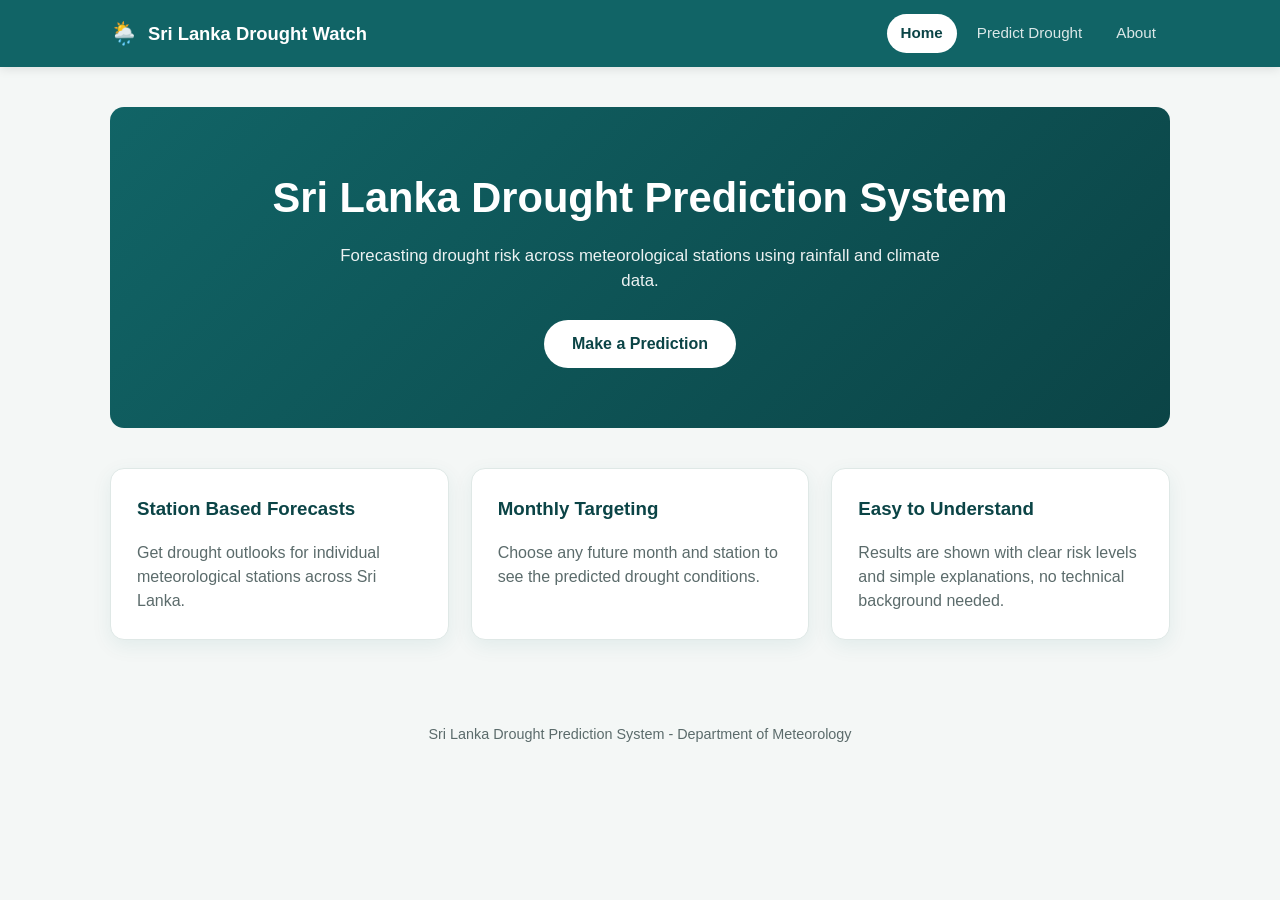
==== web/index.html @ 1195e4c9 "Add Sri Lanka drought prediction website Static 3-page site (Home, Predict, About) with text content" ====
<!DOCTYPE html>
<html lang="en">
<head>
  <meta charset="UTF-8" />
  <meta name="viewport" content="width=device-width, initial-scale=1.0" />
  <title>Sri Lanka Drought Watch</title>
  <link rel="stylesheet" href="style.css" />
</head>
<body>
  <header class="site-header">
    <div class="nav-wrap">
      <a class="brand" href="index.html">
        <span class="brand-icon">🌦️</span>
        <span data-content="site.name">Sri Lanka Drought Watch</span>
      </a>
      <nav class="main-nav">
        <a href="index.html" data-content="nav.home">Home</a>
        <a href="predict.html" data-content="nav.predict">Predict Drought</a>
        <a href="about.html" data-content="nav.about">About</a>
      </nav>
    </div>
  </header>

  <main>
    <section class="hero">
      <h1 data-content="home.hero.title">Sri Lanka Drought Prediction System</h1>
      <p data-content="home.hero.subtitle">
        Forecasting drought risk across meteorological stations using rainfall and climate data.
      </p>
      <a class="btn" href="predict.html" data-content="home.hero.button">Make a Prediction</a>
    </section>

    <section class="card-grid">
      <div class="card">
        <h3 data-content="home.card1.title">Station Based Forecasts</h3>
        <p data-content="home.card1.text">
          Get drought outlooks for individual meteorological stations across Sri Lanka.
        </p>
      </div>
      <div class="card">
        <h3 data-content="home.card2.title">Monthly Targeting</h3>
        <p data-content="home.card2.text">
          Choose any future month and station to see the predicted drought conditions.
        </p>
      </div>
      <div class="card">
        <h3 data-content="home.card3.title">Easy to Understand</h3>
        <p data-content="home.card3.text">
          Results are shown with clear risk levels and simple explanations, no technical background needed.
        </p>
      </div>
    </section>
  </main>

  <footer class="site-footer">
    <span data-content="site.footer">Sri Lanka Drought Prediction System</span>
  </footer>

  <script src="script.js"></script>
</body>
</html>
---- web/style.css ----
:root {
  --color-bg: #f4f7f6;
  --color-surface: #ffffff;
  --color-primary: #116466;
  --color-primary-dark: #0b4446;
  --color-text: #1f2d2d;
  --color-muted: #5b6b6b;
  --color-border: #dfe8e6;

  --risk-normal: #2e7d32;
  --risk-moderate: #f9a825;
  --risk-severe: #d84315;
  --risk-extreme: #b71c1c;
  --risk-default: #546e7a;

  --radius: 14px;
  --shadow: 0 6px 20px rgba(17, 100, 102, 0.08);
}

* {
  box-sizing: border-box;
}

body {
  margin: 0;
  font-family: "Segoe UI", Roboto, Helvetica, Arial, sans-serif;
  background: var(--color-bg);
  color: var(--color-text);
  line-height: 1.5;
}

a {
  color: inherit;
}

header.site-header {
  background: var(--color-primary);
  color: #fff;
  position: sticky;
  top: 0;
  z-index: 10;
  box-shadow: 0 2px 10px rgba(0, 0, 0, 0.1);
}

.nav-wrap {
  max-width: 1100px;
  margin: 0 auto;
  padding: 14px 20px;
  display: flex;
  align-items: center;
  justify-content: space-between;
  flex-wrap: wrap;
  gap: 10px;
}

.brand {
  display: flex;
  align-items: center;
  gap: 10px;
  font-weight: 700;
  font-size: 1.15rem;
  text-decoration: none;
  color: #fff;
}

.brand .brand-icon {
  font-size: 1.4rem;
}

nav.main-nav {
  display: flex;
  gap: 6px;
}

nav.main-nav a {
  text-decoration: none;
  color: rgba(255, 255, 255, 0.85);
  padding: 8px 14px;
  border-radius: 999px;
  font-size: 0.95rem;
  transition: background 0.15s ease, color 0.15s ease;
}

nav.main-nav a:hover {
  background: rgba(255, 255, 255, 0.12);
  color: #fff;
}

nav.main-nav a.active {
  background: #fff;
  color: var(--color-primary-dark);
  font-weight: 600;
}

main {
  max-width: 1100px;
  margin: 0 auto;
  padding: 40px 20px 60px;
}

/* ---------- Hero ---------- */
.hero {
  text-align: center;
  padding: 60px 20px;
  background: linear-gradient(135deg, var(--color-primary), var(--color-primary-dark));
  color: #fff;
  border-radius: var(--radius);
  margin-bottom: 40px;
}

.hero h1 {
  margin: 0 0 14px;
  font-size: clamp(1.7rem, 4vw, 2.6rem);
}

.hero p {
  margin: 0 auto 26px;
  max-width: 640px;
  font-size: 1.05rem;
  color: rgba(255, 255, 255, 0.92);
}

.btn {
  display: inline-block;
  background: #fff;
  color: var(--color-primary-dark);
  font-weight: 600;
  padding: 12px 28px;
  border-radius: 999px;
  text-decoration: none;
  border: none;
  cursor: pointer;
  font-size: 1rem;
  transition: transform 0.15s ease, box-shadow 0.15s ease;
}

.btn:hover {
  transform: translateY(-2px);
  box-shadow: 0 8px 18px rgba(0, 0, 0, 0.18);
}

.btn:disabled {
  opacity: 0.6;
  cursor: not-allowed;
  transform: none;
}

/* ---------- Cards ---------- */
.card-grid {
  display: grid;
  grid-template-columns: repeat(auto-fit, minmax(230px, 1fr));
  gap: 22px;
}

.card {
  background: var(--color-surface);
  border-radius: var(--radius);
  padding: 26px;
  box-shadow: var(--shadow);
  border: 1px solid var(--color-border);
}

.card h3 {
  margin-top: 0;
  color: var(--color-primary-dark);
}

.card p {
  color: var(--color-muted);
  margin-bottom: 0;
}

/* ---------- Predict page ---------- */
.page-title {
  text-align: center;
  margin-bottom: 8px;
}

.page-subtitle {
  text-align: center;
  color: var(--color-muted);
  margin-top: 0;
  margin-bottom: 36px;
}

.predict-panel {
  background: var(--color-surface);
  border-radius: var(--radius);
  padding: 32px;
  box-shadow: var(--shadow);
  border: 1px solid var(--color-border);
  max-width: 640px;
  margin: 0 auto 30px;
}

.form-grid {
  display: grid;
  grid-template-columns: 1fr 1fr;
  gap: 18px;
  margin-bottom: 24px;
}

.form-field {
  display: flex;
  flex-direction: column;
  gap: 6px;
}

.form-field.full {
  grid-column: 1 / -1;
}

.form-field label {
  font-size: 0.9rem;
  font-weight: 600;
  color: var(--color-muted);
}

.form-field select {
  padding: 11px 12px;
  border-radius: 10px;
  border: 1px solid var(--color-border);
  background: var(--color-bg);
  font-size: 1rem;
  color: var(--color-text);
}

.form-actions {
  text-align: center;
}

.status-msg {
  text-align: center;
  margin: 18px 0;
  color: var(--color-muted);
}

.status-msg.error {
  color: var(--risk-severe);
  font-weight: 600;
}

.hidden {
  display: none !important;
}

/* ---------- Result card ---------- */
.result-card {
  background: var(--color-surface);
  border-radius: var(--radius);
  padding: 30px;
  box-shadow: var(--shadow);
  border: 1px solid var(--color-border);
  max-width: 640px;
  margin: 0 auto;
}

.result-card h2 {
  margin-top: 0;
  text-align: center;
  color: var(--color-primary-dark);
}

.result-header {
  display: flex;
  justify-content: space-between;
  align-items: center;
  flex-wrap: wrap;
  gap: 10px;
  padding-bottom: 16px;
  margin-bottom: 16px;
  border-bottom: 1px solid var(--color-border);
}

.result-header .station-name {
  font-size: 1.2rem;
  font-weight: 700;
}

.result-header .target-month {
  color: var(--color-muted);
}

.risk-badge {
  display: inline-block;
  padding: 8px 20px;
  border-radius: 999px;
  color: #fff;
  font-weight: 700;
  font-size: 1.05rem;
  text-align: center;
  background: var(--risk-default);
}

.risk-badge.normal { background: var(--risk-normal); }
.risk-badge.moderate { background: var(--risk-moderate); color: #3a2c00; }
.risk-badge.severe { background: var(--risk-severe); }
.risk-badge.extreme { background: var(--risk-extreme); }

.metric-row {
  margin-bottom: 20px;
}

.metric-row .metric-label {
  display: flex;
  justify-content: space-between;
  font-size: 0.95rem;
  color: var(--color-muted);
  margin-bottom: 6px;
}

.metric-row .metric-value {
  font-weight: 700;
  color: var(--color-text);
}

.probability-bar {
  background: var(--color-bg);
  border-radius: 999px;
  height: 14px;
  overflow: hidden;
  border: 1px solid var(--color-border);
}

.probability-bar-fill {
  height: 100%;
  background: linear-gradient(90deg, var(--color-primary), var(--risk-severe));
  border-radius: 999px;
  transition: width 0.6s ease;
}

.spi-value {
  font-size: 1.4rem;
  font-weight: 700;
  color: var(--color-primary-dark);
  text-align: center;
}

/* ---------- About page ---------- */
.about-panel {
  background: var(--color-surface);
  border-radius: var(--radius);
  padding: 32px;
  box-shadow: var(--shadow);
  border: 1px solid var(--color-border);
  max-width: 760px;
  margin: 0 auto;
}

.about-panel p {
  color: var(--color-text);
}

footer.site-footer {
  text-align: center;
  padding: 24px 20px;
  color: var(--color-muted);
  font-size: 0.9rem;
}

@media (max-width: 560px) {
  .form-grid {
    grid-template-columns: 1fr;
  }
}
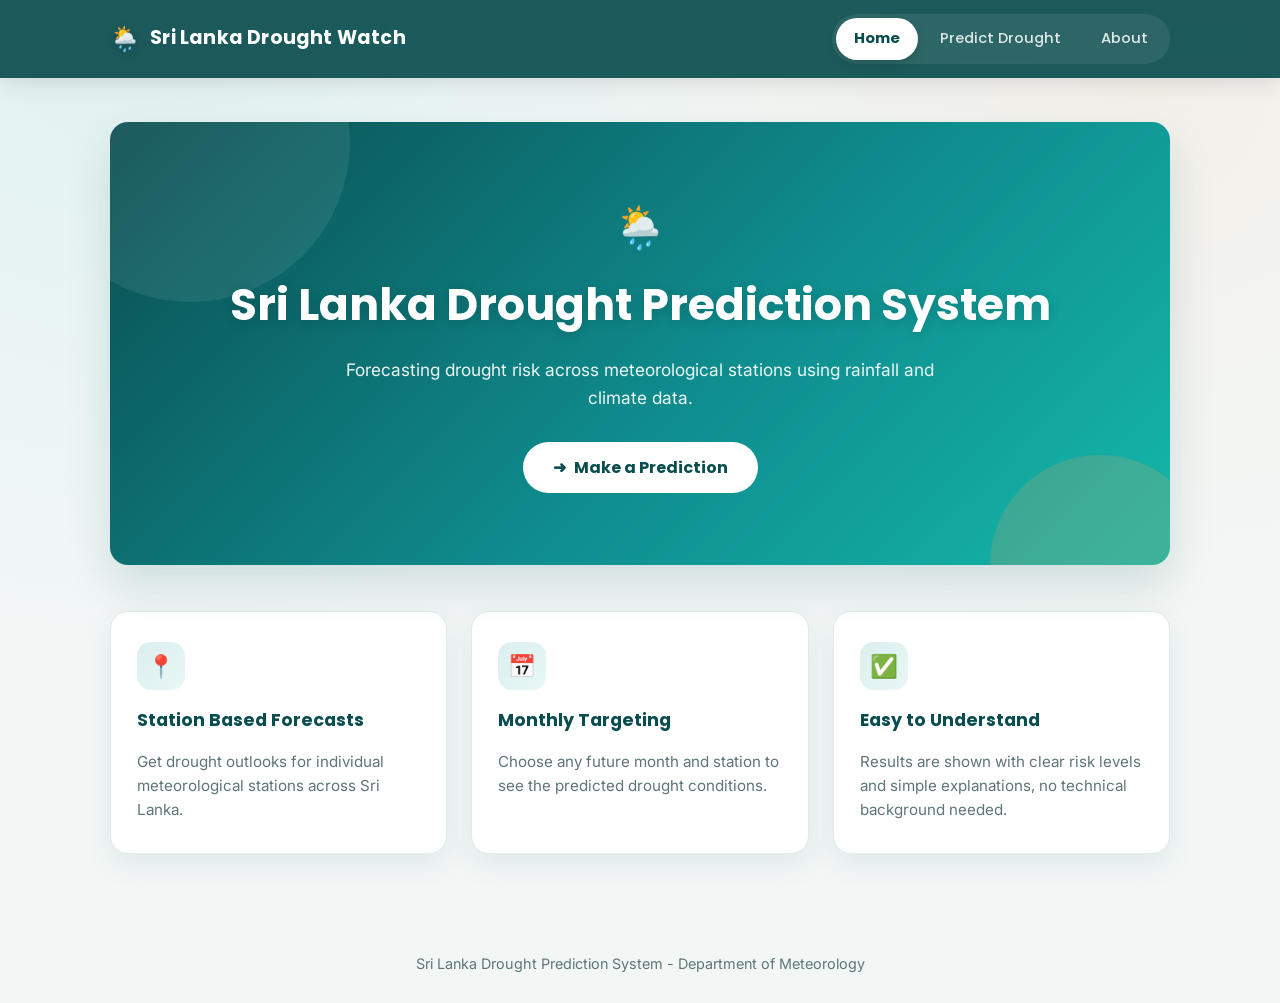
==== commit 889d19f2: "Fix station dropdown and refresh visual design Add a built-in station list fallback so the Predict p" ====
--- a/web/index.html
+++ b/web/index.html
@@ -4,6 +4,10 @@
   <meta charset="UTF-8" />
   <meta name="viewport" content="width=device-width, initial-scale=1.0" />
   <title>Sri Lanka Drought Watch</title>
+  <link rel="icon" href="data:,">
+  <link rel="preconnect" href="https://fonts.googleapis.com">
+  <link rel="preconnect" href="https://fonts.gstatic.com" crossorigin>
+  <link href="https://fonts.googleapis.com/css2?family=Inter:wght@400;500;600;700&family=Poppins:wght@600;700&display=swap" rel="stylesheet">
   <link rel="stylesheet" href="style.css" />
 </head>
 <body>
@@ -23,27 +27,34 @@
 
   <main>
     <section class="hero">
+      <span class="hero-icon">🌦️</span>
       <h1 data-content="home.hero.title">Sri Lanka Drought Prediction System</h1>
       <p data-content="home.hero.subtitle">
         Forecasting drought risk across meteorological stations using rainfall and climate data.
       </p>
-      <a class="btn" href="predict.html" data-content="home.hero.button">Make a Prediction</a>
+      <a class="btn" href="predict.html">
+        <span>➜</span>
+        <span data-content="home.hero.button">Make a Prediction</span>
+      </a>
     </section>
 
     <section class="card-grid">
       <div class="card">
+        <div class="card-icon">📍</div>
         <h3 data-content="home.card1.title">Station Based Forecasts</h3>
         <p data-content="home.card1.text">
           Get drought outlooks for individual meteorological stations across Sri Lanka.
         </p>
       </div>
       <div class="card">
+        <div class="card-icon">📅</div>
         <h3 data-content="home.card2.title">Monthly Targeting</h3>
         <p data-content="home.card2.text">
           Choose any future month and station to see the predicted drought conditions.
         </p>
       </div>
       <div class="card">
+        <div class="card-icon">✅</div>
         <h3 data-content="home.card3.title">Easy to Understand</h3>
         <p data-content="home.card3.text">
           Results are shown with clear risk levels and simple explanations, no technical background needed.
--- a/web/style.css
+++ b/web/style.css
@@ -1,45 +1,63 @@
 :root {
-  --color-bg: #f4f7f6;
+  --color-bg: #f2f7f6;
   --color-surface: #ffffff;
-  --color-primary: #116466;
-  --color-primary-dark: #0b4446;
-  --color-text: #1f2d2d;
-  --color-muted: #5b6b6b;
-  --color-border: #dfe8e6;
-
-  --risk-normal: #2e7d32;
-  --risk-moderate: #f9a825;
-  --risk-severe: #d84315;
-  --risk-extreme: #b71c1c;
-  --risk-default: #546e7a;
-
-  --radius: 14px;
-  --shadow: 0 6px 20px rgba(17, 100, 102, 0.08);
+  --color-primary: #0f8b8d;
+  --color-primary-light: #14b8ab;
+  --color-primary-dark: #0a4d4f;
+  --color-accent: #ff9f5a;
+  --color-text: #17292b;
+  --color-muted: #5f7577;
+  --color-border: #e1ebe9;
+
+  --risk-normal: #2e9e5b;
+  --risk-moderate: #f2a93c;
+  --risk-severe: #ef6b4f;
+  --risk-extreme: #d64550;
+  --risk-default: #6b7f80;
+
+  --radius: 18px;
+  --radius-sm: 12px;
+  --shadow: 0 10px 30px rgba(10, 77, 79, 0.08);
+  --shadow-lg: 0 20px 45px rgba(10, 77, 79, 0.14);
 }
 
 * {
   box-sizing: border-box;
 }
 
+html {
+  scroll-behavior: smooth;
+}
+
 body {
   margin: 0;
-  font-family: "Segoe UI", Roboto, Helvetica, Arial, sans-serif;
-  background: var(--color-bg);
+  font-family: "Inter", "Segoe UI", Roboto, Helvetica, Arial, sans-serif;
+  background:
+    radial-gradient(circle at 10% 0%, rgba(20, 184, 171, 0.08), transparent 45%),
+    radial-gradient(circle at 90% 10%, rgba(255, 159, 90, 0.08), transparent 40%),
+    var(--color-bg);
+  background-attachment: fixed;
   color: var(--color-text);
-  line-height: 1.5;
+  line-height: 1.6;
+}
+
+h1, h2, h3, .brand, .btn, nav.main-nav a {
+  font-family: "Poppins", "Inter", sans-serif;
 }
 
 a {
   color: inherit;
 }
 
+/* ---------- Header / nav ---------- */
 header.site-header {
-  background: var(--color-primary);
+  background: rgba(10, 77, 79, 0.92);
+  backdrop-filter: blur(10px);
   color: #fff;
   position: sticky;
   top: 0;
   z-index: 10;
-  box-shadow: 0 2px 10px rgba(0, 0, 0, 0.1);
+  box-shadow: 0 4px 24px rgba(0, 0, 0, 0.12);
 }
 
 .nav-wrap {
@@ -58,135 +76,234 @@
   align-items: center;
   gap: 10px;
   font-weight: 700;
-  font-size: 1.15rem;
+  font-size: 1.2rem;
   text-decoration: none;
   color: #fff;
+  letter-spacing: 0.2px;
 }
 
 .brand .brand-icon {
-  font-size: 1.4rem;
+  font-size: 1.5rem;
+  filter: drop-shadow(0 2px 4px rgba(0, 0, 0, 0.25));
 }
 
 nav.main-nav {
   display: flex;
-  gap: 6px;
+  gap: 4px;
+  background: rgba(255, 255, 255, 0.08);
+  padding: 4px;
+  border-radius: 999px;
 }
 
 nav.main-nav a {
   text-decoration: none;
   color: rgba(255, 255, 255, 0.85);
-  padding: 8px 14px;
+  padding: 9px 18px;
   border-radius: 999px;
-  font-size: 0.95rem;
-  transition: background 0.15s ease, color 0.15s ease;
+  font-size: 0.92rem;
+  font-weight: 500;
+  transition: background 0.2s ease, color 0.2s ease;
 }
 
 nav.main-nav a:hover {
-  background: rgba(255, 255, 255, 0.12);
+  background: rgba(255, 255, 255, 0.14);
   color: #fff;
 }
 
 nav.main-nav a.active {
   background: #fff;
   color: var(--color-primary-dark);
-  font-weight: 600;
+  font-weight: 700;
+  box-shadow: 0 4px 12px rgba(0, 0, 0, 0.15);
 }
 
 main {
   max-width: 1100px;
   margin: 0 auto;
-  padding: 40px 20px 60px;
+  padding: 44px 20px 70px;
+  animation: fadeIn 0.5s ease;
+}
+
+@keyframes fadeIn {
+  from { opacity: 0; transform: translateY(8px); }
+  to { opacity: 1; transform: translateY(0); }
 }
 
 /* ---------- Hero ---------- */
 .hero {
-  text-align: center;
-  padding: 60px 20px;
-  background: linear-gradient(135deg, var(--color-primary), var(--color-primary-dark));
+  position: relative;
+  overflow: hidden;
+  text-align: center;
+  padding: 72px 24px;
+  background: linear-gradient(135deg, var(--color-primary-dark) 0%, var(--color-primary) 55%, var(--color-primary-light) 100%);
   color: #fff;
   border-radius: var(--radius);
-  margin-bottom: 40px;
+  margin-bottom: 46px;
+  box-shadow: var(--shadow-lg);
+}
+
+.hero::before,
+.hero::after {
+  content: "";
+  position: absolute;
+  border-radius: 50%;
+  background: rgba(255, 255, 255, 0.08);
+}
+
+.hero::before {
+  width: 320px;
+  height: 320px;
+  top: -140px;
+  left: -80px;
+}
+
+.hero::after {
+  width: 220px;
+  height: 220px;
+  bottom: -110px;
+  right: -40px;
+  background: rgba(255, 159, 90, 0.18);
+}
+
+.hero-icon {
+  position: relative;
+  font-size: 2.6rem;
+  margin-bottom: 10px;
+  display: inline-block;
 }
 
 .hero h1 {
-  margin: 0 0 14px;
-  font-size: clamp(1.7rem, 4vw, 2.6rem);
+  position: relative;
+  margin: 0 0 16px;
+  font-weight: 700;
+  font-size: clamp(1.8rem, 4vw, 2.75rem);
+  text-shadow: 0 2px 12px rgba(0, 0, 0, 0.15);
 }
 
 .hero p {
-  margin: 0 auto 26px;
-  max-width: 640px;
-  font-size: 1.05rem;
+  position: relative;
+  margin: 0 auto 30px;
+  max-width: 620px;
+  font-size: 1.08rem;
   color: rgba(255, 255, 255, 0.92);
 }
 
 .btn {
-  display: inline-block;
+  position: relative;
+  display: inline-flex;
+  align-items: center;
+  gap: 8px;
   background: #fff;
   color: var(--color-primary-dark);
-  font-weight: 600;
-  padding: 12px 28px;
+  font-weight: 700;
+  padding: 13px 30px;
   border-radius: 999px;
   text-decoration: none;
   border: none;
   cursor: pointer;
   font-size: 1rem;
-  transition: transform 0.15s ease, box-shadow 0.15s ease;
+  transition: transform 0.18s ease, box-shadow 0.18s ease;
 }
 
 .btn:hover {
-  transform: translateY(-2px);
-  box-shadow: 0 8px 18px rgba(0, 0, 0, 0.18);
+  transform: translateY(-3px);
+  box-shadow: 0 12px 24px rgba(0, 0, 0, 0.22);
+}
+
+.btn:active {
+  transform: translateY(-1px);
 }
 
 .btn:disabled {
   opacity: 0.6;
   cursor: not-allowed;
   transform: none;
+  box-shadow: none;
+}
+
+.btn .spinner {
+  width: 14px;
+  height: 14px;
+  border-radius: 50%;
+  border: 2px solid rgba(10, 77, 79, 0.25);
+  border-top-color: var(--color-primary-dark);
+  animation: spin 0.7s linear infinite;
+  display: none;
+}
+
+.btn.loading .spinner {
+  display: inline-block;
+}
+
+@keyframes spin {
+  to { transform: rotate(360deg); }
 }
 
 /* ---------- Cards ---------- */
 .card-grid {
   display: grid;
-  grid-template-columns: repeat(auto-fit, minmax(230px, 1fr));
-  gap: 22px;
+  grid-template-columns: repeat(auto-fit, minmax(240px, 1fr));
+  gap: 24px;
 }
 
 .card {
   background: var(--color-surface);
   border-radius: var(--radius);
-  padding: 26px;
+  padding: 30px 26px;
   box-shadow: var(--shadow);
   border: 1px solid var(--color-border);
+  transition: transform 0.2s ease, box-shadow 0.2s ease;
+}
+
+.card:hover {
+  transform: translateY(-5px);
+  box-shadow: var(--shadow-lg);
+}
+
+.card .card-icon {
+  width: 48px;
+  height: 48px;
+  display: flex;
+  align-items: center;
+  justify-content: center;
+  border-radius: 14px;
+  font-size: 1.4rem;
+  margin-bottom: 16px;
+  background: linear-gradient(135deg, rgba(15, 139, 141, 0.15), rgba(20, 184, 171, 0.1));
 }
 
 .card h3 {
   margin-top: 0;
+  margin-bottom: 8px;
   color: var(--color-primary-dark);
+  font-size: 1.1rem;
 }
 
 .card p {
   color: var(--color-muted);
   margin-bottom: 0;
+  font-size: 0.95rem;
 }
 
 /* ---------- Predict page ---------- */
 .page-title {
   text-align: center;
   margin-bottom: 8px;
+  color: var(--color-primary-dark);
+  font-weight: 700;
 }
 
 .page-subtitle {
   text-align: center;
   color: var(--color-muted);
   margin-top: 0;
-  margin-bottom: 36px;
+  margin-bottom: 40px;
 }
 
 .predict-panel {
   background: var(--color-surface);
   border-radius: var(--radius);
-  padding: 32px;
+  padding: 36px;
   box-shadow: var(--shadow);
   border: 1px solid var(--color-border);
   max-width: 640px;
@@ -197,13 +314,13 @@
   display: grid;
   grid-template-columns: 1fr 1fr;
   gap: 18px;
-  margin-bottom: 24px;
+  margin-bottom: 26px;
 }
 
 .form-field {
   display: flex;
   flex-direction: column;
-  gap: 6px;
+  gap: 7px;
 }
 
 .form-field.full {
@@ -211,18 +328,33 @@
 }
 
 .form-field label {
-  font-size: 0.9rem;
+  font-size: 0.88rem;
   font-weight: 600;
   color: var(--color-muted);
+  display: flex;
+  align-items: center;
+  gap: 6px;
 }
 
 .form-field select {
-  padding: 11px 12px;
-  border-radius: 10px;
-  border: 1px solid var(--color-border);
+  padding: 12px 14px;
+  border-radius: var(--radius-sm);
+  border: 1.5px solid var(--color-border);
   background: var(--color-bg);
   font-size: 1rem;
   color: var(--color-text);
+  transition: border-color 0.15s ease, box-shadow 0.15s ease;
+  appearance: none;
+  background-image: url("data:image/svg+xml,%3Csvg xmlns='http://www.w3.org/2000/svg' width='14' height='9' viewBox='0 0 14 9'%3E%3Cpath d='M1 1l6 6 6-6' stroke='%235f7577' stroke-width='2' fill='none' fill-rule='evenodd'/%3E%3C/svg%3E");
+  background-repeat: no-repeat;
+  background-position: right 14px center;
+  padding-right: 36px;
+}
+
+.form-field select:focus {
+  outline: none;
+  border-color: var(--color-primary-light);
+  box-shadow: 0 0 0 4px rgba(20, 184, 171, 0.15);
 }
 
 .form-actions {
@@ -231,13 +363,17 @@
 
 .status-msg {
   text-align: center;
-  margin: 18px 0;
-  color: var(--color-muted);
+  margin: 18px 0 0;
+  color: var(--color-muted);
+  padding: 12px 16px;
+  border-radius: var(--radius-sm);
+  background: rgba(15, 139, 141, 0.06);
 }
 
 .status-msg.error {
-  color: var(--risk-severe);
+  color: #a8351f;
   font-weight: 600;
+  background: rgba(239, 107, 79, 0.1);
 }
 
 .hidden {
@@ -248,11 +384,12 @@
 .result-card {
   background: var(--color-surface);
   border-radius: var(--radius);
-  padding: 30px;
-  box-shadow: var(--shadow);
+  padding: 34px;
+  box-shadow: var(--shadow-lg);
   border: 1px solid var(--color-border);
   max-width: 640px;
   margin: 0 auto;
+  animation: fadeIn 0.4s ease;
 }
 
 .result-card h2 {
@@ -266,39 +403,46 @@
   justify-content: space-between;
   align-items: center;
   flex-wrap: wrap;
-  gap: 10px;
-  padding-bottom: 16px;
-  margin-bottom: 16px;
+  gap: 12px;
+  padding-bottom: 18px;
+  margin-bottom: 20px;
   border-bottom: 1px solid var(--color-border);
 }
 
 .result-header .station-name {
-  font-size: 1.2rem;
-  font-weight: 700;
+  font-size: 1.25rem;
+  font-weight: 700;
+  display: flex;
+  align-items: center;
+  gap: 8px;
 }
 
 .result-header .target-month {
   color: var(--color-muted);
+  margin-top: 2px;
 }
 
 .risk-badge {
-  display: inline-block;
-  padding: 8px 20px;
+  display: inline-flex;
+  align-items: center;
+  gap: 8px;
+  padding: 9px 22px;
   border-radius: 999px;
   color: #fff;
   font-weight: 700;
-  font-size: 1.05rem;
+  font-size: 1.02rem;
   text-align: center;
   background: var(--risk-default);
-}
-
-.risk-badge.normal { background: var(--risk-normal); }
-.risk-badge.moderate { background: var(--risk-moderate); color: #3a2c00; }
-.risk-badge.severe { background: var(--risk-severe); }
-.risk-badge.extreme { background: var(--risk-extreme); }
+  box-shadow: 0 6px 16px rgba(0, 0, 0, 0.12);
+}
+
+.risk-badge.normal { background: linear-gradient(135deg, var(--risk-normal), #45b376); }
+.risk-badge.moderate { background: linear-gradient(135deg, var(--risk-moderate), #f7c066); color: #4a330a; }
+.risk-badge.severe { background: linear-gradient(135deg, var(--risk-severe), #f08a63); }
+.risk-badge.extreme { background: linear-gradient(135deg, var(--risk-extreme), #b32f3a); }
 
 .metric-row {
-  margin-bottom: 20px;
+  margin-bottom: 22px;
 }
 
 .metric-row .metric-label {
@@ -306,7 +450,7 @@
   justify-content: space-between;
   font-size: 0.95rem;
   color: var(--color-muted);
-  margin-bottom: 6px;
+  margin-bottom: 8px;
 }
 
 .metric-row .metric-value {
@@ -324,23 +468,26 @@
 
 .probability-bar-fill {
   height: 100%;
-  background: linear-gradient(90deg, var(--color-primary), var(--risk-severe));
+  background: linear-gradient(90deg, var(--color-primary-light), var(--color-accent));
   border-radius: 999px;
-  transition: width 0.6s ease;
+  transition: width 0.7s cubic-bezier(0.22, 1, 0.36, 1);
 }
 
 .spi-value {
-  font-size: 1.4rem;
+  font-size: 1.5rem;
   font-weight: 700;
   color: var(--color-primary-dark);
   text-align: center;
+  background: var(--color-bg);
+  border-radius: var(--radius-sm);
+  padding: 14px;
 }
 
 /* ---------- About page ---------- */
 .about-panel {
   background: var(--color-surface);
   border-radius: var(--radius);
-  padding: 32px;
+  padding: 36px;
   box-shadow: var(--shadow);
   border: 1px solid var(--color-border);
   max-width: 760px;
@@ -351,9 +498,16 @@
   color: var(--color-text);
 }
 
+.about-icon {
+  font-size: 2.2rem;
+  display: block;
+  text-align: center;
+  margin-bottom: 14px;
+}
+
 footer.site-footer {
   text-align: center;
-  padding: 24px 20px;
+  padding: 28px 20px;
   color: var(--color-muted);
   font-size: 0.9rem;
 }
@@ -362,4 +516,8 @@
   .form-grid {
     grid-template-columns: 1fr;
   }
-}
+
+  .hero {
+    padding: 48px 20px;
+  }
+}
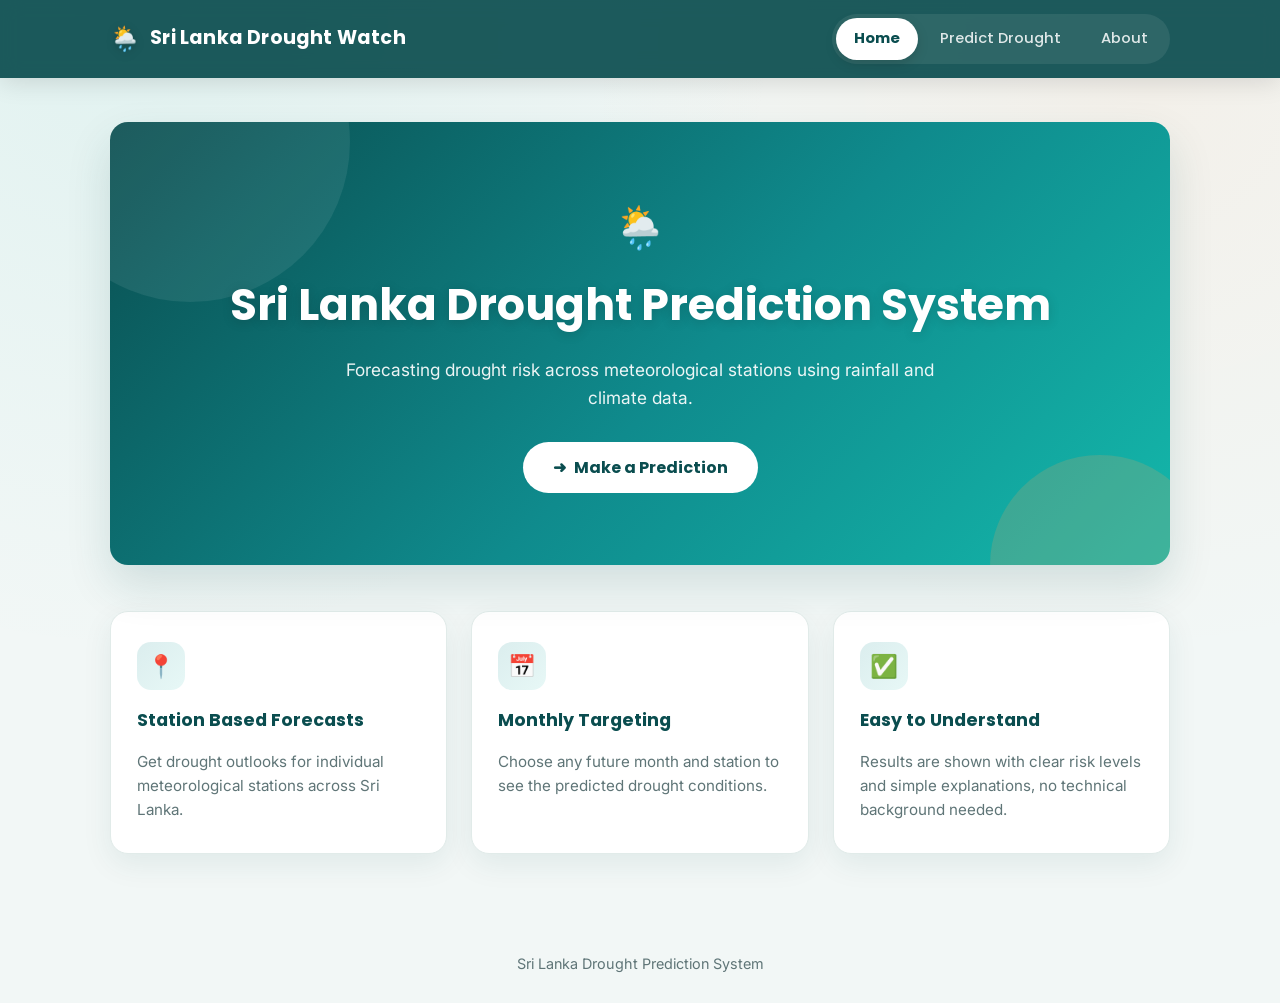
==== commit 527f3054: "Hardcode site config, stations, and forecast window; drop .txt setup files Remove config.txt, conten" ====
--- a/web/index.html
+++ b/web/index.html
@@ -15,12 +15,12 @@
     <div class="nav-wrap">
       <a class="brand" href="index.html">
         <span class="brand-icon">🌦️</span>
-        <span data-content="site.name">Sri Lanka Drought Watch</span>
+        <span>Sri Lanka Drought Watch</span>
       </a>
       <nav class="main-nav">
-        <a href="index.html" data-content="nav.home">Home</a>
-        <a href="predict.html" data-content="nav.predict">Predict Drought</a>
-        <a href="about.html" data-content="nav.about">About</a>
+        <a href="index.html">Home</a>
+        <a href="predict.html">Predict Drought</a>
+        <a href="about.html">About</a>
       </nav>
     </div>
   </header>
@@ -28,35 +28,35 @@
   <main>
     <section class="hero">
       <span class="hero-icon">🌦️</span>
-      <h1 data-content="home.hero.title">Sri Lanka Drought Prediction System</h1>
-      <p data-content="home.hero.subtitle">
+      <h1>Sri Lanka Drought Prediction System</h1>
+      <p>
         Forecasting drought risk across meteorological stations using rainfall and climate data.
       </p>
       <a class="btn" href="predict.html">
         <span>➜</span>
-        <span data-content="home.hero.button">Make a Prediction</span>
+        <span>Make a Prediction</span>
       </a>
     </section>
 
     <section class="card-grid">
       <div class="card">
         <div class="card-icon">📍</div>
-        <h3 data-content="home.card1.title">Station Based Forecasts</h3>
-        <p data-content="home.card1.text">
+        <h3>Station Based Forecasts</h3>
+        <p>
           Get drought outlooks for individual meteorological stations across Sri Lanka.
         </p>
       </div>
       <div class="card">
         <div class="card-icon">📅</div>
-        <h3 data-content="home.card2.title">Monthly Targeting</h3>
-        <p data-content="home.card2.text">
+        <h3>Monthly Targeting</h3>
+        <p>
           Choose any future month and station to see the predicted drought conditions.
         </p>
       </div>
       <div class="card">
         <div class="card-icon">✅</div>
-        <h3 data-content="home.card3.title">Easy to Understand</h3>
-        <p data-content="home.card3.text">
+        <h3>Easy to Understand</h3>
+        <p>
           Results are shown with clear risk levels and simple explanations, no technical background needed.
         </p>
       </div>
@@ -64,7 +64,7 @@
   </main>
 
   <footer class="site-footer">
-    <span data-content="site.footer">Sri Lanka Drought Prediction System</span>
+    <span>Sri Lanka Drought Prediction System</span>
   </footer>
 
   <script src="script.js"></script>
